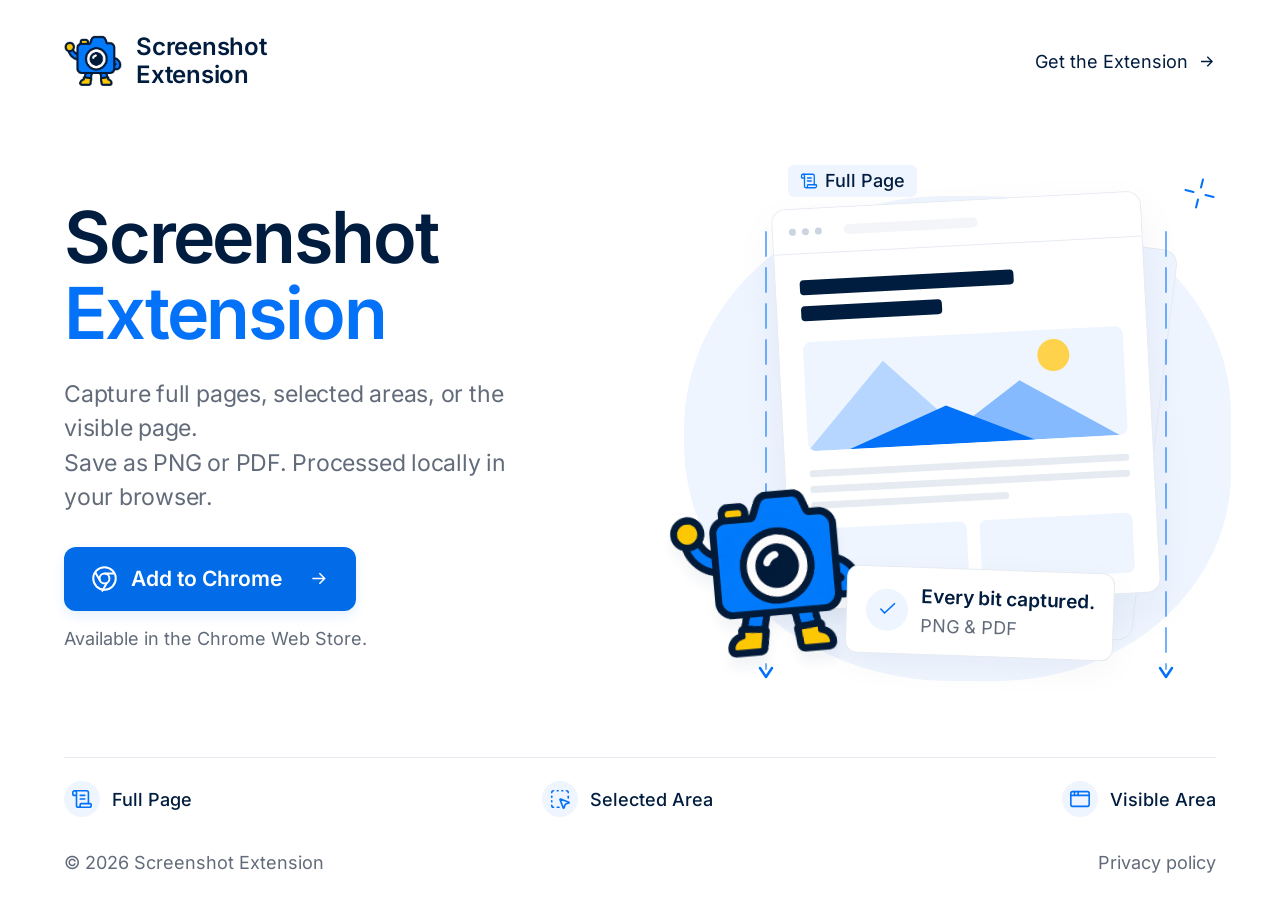
==== index.html @ 322a780e "Align landing page with Actual three capture modes" ====
<!doctype html>
<html lang="en">
<head>
  <meta charset="utf-8">
  <meta name="viewport" content="width=device-width, initial-scale=1">
  <meta name="theme-color" content="#ffffff">
  <title>Screenshot Extension — Three ways to capture.</title>
  <meta name="description" content="Capture a full page, a selected area, or the visible page. Save as PNG or PDF with Screenshot Extension for Chrome. Processed locally in your browser.">
  <link rel="canonical" href="https://screenshot-extension.com/">
  <meta property="og:title" content="Screenshot Extension — Three ways to capture.">
  <meta property="og:description" content="Full Page, Selected Area, Visible Area. Save as PNG or PDF. Processed locally in your browser.">
  <meta property="og:type" content="website">
  <meta property="og:url" content="https://screenshot-extension.com/">
  <link rel="icon" type="image/png" href="[data-uri]">
  <style>
    @font-face{font-family:Inter;src:url([data-uri]) format('woff2');font-weight:400;font-style:normal;font-display:swap}
    @font-face{font-family:Inter;src:url([data-uri]) format('woff2');font-weight:600;font-style:normal;font-display:swap}
    @font-face{font-family:Inter;src:url([data-uri]) format('woff2');font-weight:500;font-style:normal;font-display:swap}
    :root{color-scheme:light;--ink:#001c3e;--blue:#0372f9;--button:#026be8;--muted:#626b79;--tint:#eef5ff;--line:#e6ebf2;--ease:cubic-bezier(.23,1,.32,1)}
    *{box-sizing:border-box}
    body{margin:0;background:#fff;color:var(--ink);font:400 18px/1.5 Inter,system-ui,sans-serif;font-synthesis:none}
    a{color:inherit;text-decoration:none}
    a:focus-visible{outline:3px solid var(--blue);outline-offset:6px;border-radius:6px}
    .skip{position:fixed;left:20px;top:16px;z-index:10;padding:12px 20px;background:white;transform:translateY(-180%)}
    .skip:focus{transform:translateY(0)}
    .page{max-width:1600px;min-height:100svh;margin:auto;padding:32px 64px 24px;display:flex;flex-direction:column}
    .header{display:flex;align-items:center;justify-content:space-between;gap:24px;min-height:58px}
    .brand{display:flex;gap:14px;align-items:center;font-size:24px;font-weight:600;letter-spacing:-.01em;line-height:1.15}
    .brand-mascot{width:58px;height:52px;object-fit:contain}
    .brand-name span{display:block}
    .header-link{display:flex;align-items:center;gap:9px;font-size:18px;transition:color .18s}
    .header-link:hover,.footer a:hover{color:var(--blue)}
    svg{display:block;flex:none}
    .hero{display:grid;grid-template-columns:1.08fr 1fr;align-items:center;gap:20px;flex:1;padding:38px 0 34px}
    .copy{position:relative;z-index:1;animation:arrive .65s var(--ease) both}
    h1{font-weight:600;font-size:clamp(52px,5.6vw,84px);line-height:1.06;letter-spacing:-.03em;margin:0}
    h1 span{display:block;color:var(--blue)}
    .description{max-width:490px;font-size:23px;line-height:1.5;margin:26px 0 32px;color:var(--muted);letter-spacing:-.01em}
    .install{display:inline-flex;align-items:center;justify-content:center;gap:13px;min-height:64px;padding:16px 27px;border-radius:12px;background:var(--button);color:white;font-size:21px;font-weight:600;box-shadow:0 5px 12px #0372f91a;transition:background .18s,transform .18s,box-shadow .18s}
    .install:hover{background:#0263da;transform:translateY(-2px);box-shadow:0 9px 22px #0372f927}
    .install:active{transform:translateY(0);background:#0257c0;color:#fff}
    .install .arrow{margin-left:13px;transition:transform .18s}
    .install:hover .arrow{transform:translateX(3px)}
    .install-note{margin:14px 0 0;font-size:18px;color:var(--muted)}
    .art{position:relative;min-width:0;height:510px;isolation:isolate;animation:arrive .85s .1s var(--ease) both}
    .wash{position:absolute;inset:25px -15px 0 12px;background:var(--tint);border-radius:48% 45% 43% 49%;z-index:-2}
    .paper-shadow{position:absolute;top:58px;left:27%;width:62%;height:394px;border:1px solid var(--line);border-radius:15px;background:var(--tint);transform:rotate(7deg);z-index:-1}
    .browser{position:absolute;top:29px;left:20%;width:68%;height:402px;background:white;border:1px solid var(--line);border-radius:14px;box-shadow:0 18px 45px #0029590d;transform:rotate(-3deg);overflow:hidden}
    .browser-bar{height:45px;display:flex;align-items:center;gap:6px;padding:0 16px;border-bottom:1px solid var(--line);background:#fff}
    .dot{width:7px;height:7px;border-radius:50%;background:#cbd5e2}
    .address{height:10px;width:40%;background:#f3f5f8;border-radius:10px;margin-left:16px}
    .browser-content{padding:23px 24px;position:relative}
    .mock-heading{width:67%;height:15px;border-radius:4px;background:var(--ink);margin:3px 0 11px}
    .mock-heading.short{width:44%;height:15px;margin-bottom:21px}
    .mock-photo{height:109px;background:var(--tint);border-radius:8px;overflow:hidden;position:relative}
    .mock-photo svg{width:100%;height:100%}
    .mock-lines{display:grid;gap:9px;margin-top:19px}
    .mock-lines i{display:block;height:7px;background:var(--line);border-radius:3px}
    .mock-lines i:last-child{width:62%}
    .mock-bottom{display:grid;grid-template-columns:1fr 1fr;gap:13px;margin-top:20px}
    .mock-bottom i{height:60px;border-radius:7px;background:var(--tint)}
    .capture-flow{position:absolute;top:11px;bottom:0;left:calc(20% - 15px);width:calc(68% + 30px);color:var(--blue);pointer-events:none}
    .capture-direction{position:absolute;top:50px;bottom:0;width:18px}
    .capture-direction--left{left:-9px}.capture-direction--right{right:-9px}
    .capture-stem{position:absolute;inset:0 0 12px;width:18px;height:calc(100% - 12px);overflow:visible;opacity:.55}
    .capture-tip{position:absolute;bottom:0;width:18px;height:18px}
    .capture-label{position:absolute;top:-17px;left:22px;display:flex;align-items:center;gap:7px;background:var(--tint);color:var(--ink);padding:3px 12px;font-size:18px;font-weight:500;line-height:1.45;border-radius:6px;white-space:nowrap}
    .capture-label svg{color:var(--blue)}
    .mascot{position:absolute;left:0;bottom:18px;width:190px;height:auto;filter:drop-shadow(0 12px 5px #001c3e0b);transform:rotate(-5deg)}
    .result{position:absolute;bottom:13px;left:32%;min-width:240px;display:flex;align-items:center;gap:13px;padding:15px 19px;border:1px solid var(--line);border-radius:12px;background:#fff;box-shadow:0 10px 35px #001c3e0a;transform:rotate(2deg)}
    .result-icon{display:grid;place-items:center;width:42px;height:42px;background:var(--tint);border-radius:50%;color:var(--blue)}
    .result-title{font-size:19px;font-weight:600;letter-spacing:-.01em;white-space:nowrap}
    .result-formats{font-size:18px;color:var(--muted)}
    .spark{position:absolute;color:var(--blue);right:0;top:6px;transform:rotate(14deg)}
    .features{display:flex;align-items:center;justify-content:space-between;gap:30px;margin:0;list-style:none;border-top:1px solid var(--line);padding:23px 0;font-size:18px}
    .feature{display:flex;align-items:center;gap:12px;font-weight:500}
    .feature-icon{display:grid;place-items:center;flex:none;width:36px;height:36px;border-radius:50%;background:var(--tint)}
    .feature svg{color:var(--blue);width:22px;height:22px}
    .footer{display:flex;align-items:center;justify-content:space-between;gap:20px;font-size:18px;color:var(--muted);padding-top:9px}
    .footer p{margin:0}
    .footer a{transition:color .18s}
    @keyframes arrive{from{opacity:0;transform:translateY(14px)}to{opacity:1;transform:translateY(0)}}
    @media(min-width:1000px) and (max-height:800px){.page{padding-top:24px;padding-bottom:20px}.hero{padding:25px 0}.art{height:440px}.browser{height:342px}.paper-shadow{height:334px}.description{margin:22px 0 25px}h1{font-size:clamp(52px,5.3vw,75px)}}
    @media(min-width:1000px) and (max-height:700px){.art{height:400px}.browser{height:310px}.paper-shadow{height:300px}.result{bottom:0}.mascot{width:160px}.hero{padding:20px 0}.features{padding:16px 0}}
    @media(max-width:1100px){.page{padding-left:36px;padding-right:36px}.hero{gap:4px}.art{height:460px}.browser{height:370px;left:17%;width:74%}.capture-flow{left:calc(17% - 15px);width:calc(74% + 30px);}.paper-shadow{height:360px}.result{left:27%;min-width:220px}.mascot{width:165px}.description{font-size:22px}}
    @media(max-width:800px){
      .page{padding:22px 28px 20px}.header{min-height:48px}.brand{font-size:21px;gap:11px}.brand-mascot{width:48px;height:43px}.header-link{font-size:18px}.header-link svg{display:none}
      .hero{grid-template-columns:1fr;padding:30px 0 20px;gap:25px;align-content:center}.copy{text-align:center}h1{font-size:60px;line-height:1.06}.description{margin:20px auto 24px;max-width:490px;font-size:22px}.install-note{margin-top:12px}.art{width:440px;height:330px;margin:0 auto;max-width:100%}.wash{inset:12px -8px 0}.browser{top:21px;left:25%;width:59%;height:260px}.browser-bar{height:30px}.browser-content{padding:16px}.mock-heading{height:10px;margin-bottom:8px}.mock-heading.short{height:10px;margin-bottom:14px}.mock-photo{height:78px}.mock-lines{gap:6px;margin-top:13px}.mock-lines i{height:5px}.mock-bottom{margin-top:12px;gap:9px}.mock-bottom i{height:40px}.capture-flow{top:7px;left:calc(25% - 12px);width:calc(59% + 24px);}.paper-shadow{top:40px;left:32%;width:55%;height:250px}.capture-label{font-size:18px;left:13px}.result{bottom:0;left:34%;min-width:210px;padding:10px 15px;gap:10px}.mascot{left:4%;width:130px;bottom:8px}.spark{right:3%;width:24px}.features{justify-content:center;flex-wrap:wrap;gap:14px 24px;padding:20px 0}.feature:last-child{margin-left:0}.footer{padding-top:4px}
    }
    @media(max-width:480px){
      .page{padding:18px 22px 17px}.header{gap:12px}.brand{font-size:18px;letter-spacing:-.01em;gap:9px}.brand-mascot{width:41px;height:38px}.header-link{font-size:18px}.hero{padding:23px 0 18px;gap:20px}h1{font-size:clamp(42px,11.6vw,54px)}.description{font-size:20px;line-height:1.45;margin:17px auto 20px;max-width:340px}.install{min-height:58px;padding:13px 21px;font-size:20px}.install-note{font-size:18px;margin-top:10px}.art{height:235px;width:326px}.browser{top:18px;left:27%;width:60%;height:190px}.browser-bar{height:26px;padding:0 10px}.browser-content{padding:12px}.mock-heading{height:8px;margin-top:0;margin-bottom:6px}.mock-heading.short{height:8px;margin-bottom:10px}.mock-photo{height:52px}.mock-lines{margin-top:10px;gap:5px}.mock-lines i{height:4px}.mock-bottom{margin-top:10px}.mock-bottom i{height:30px}.capture-flow{top:4px;left:calc(27% - 10px);width:calc(60% + 20px);}.capture-label{padding:2px 9px;left:8px;font-size:18px}.paper-shadow{top:31px;left:34%;width:56%;height:180px}.mascot{width:110px;left:0;bottom:0}.result{left:auto;right:0;bottom:-3px;min-width:0;padding:8px 12px;gap:8px;transform:rotate(2deg)}.result-title{font-size:18px}.result-formats{font-size:18px}.result-icon{width:30px;height:30px}.result-icon svg{width:18px;height:18px}.spark{right:-2px;top:-3px;width:20px}.features{display:grid;grid-template-columns:repeat(3,minmax(0,1fr));gap:12px;padding:18px 0}.feature{flex-direction:column;gap:8px;text-align:center;align-self:start}.feature-name{line-height:1.3}.footer{font-size:18px;border-top:1px solid var(--line);padding-top:16px;gap:12px}.footer .copyright-name{display:none}
    }
    @media(max-width:480px) and (max-height:760px){.page{padding-top:14px;padding-bottom:12px}.hero{padding-top:16px;padding-bottom:12px;gap:16px}.art{height:210px}.browser{height:174px}.paper-shadow{height:169px}.description{margin:13px auto 16px}.footer{padding-top:12px}}
    .art .mascot,.art .result{bottom:24px}
    @media(prefers-reduced-motion:reduce){*,*:before,*:after{animation:none!important;transition:none!important}}
  </style>
</head>
<body>
  <svg width="0" height="0" aria-hidden="true" focusable="false" style="position:absolute"><defs><image id="brand-mascot-image" width="1337" height="1177" href="[data-uri]"/></defs></svg>
  <a class="skip" href="#main">Skip to content</a>
  <div class="page">
    <header class="header">
      <div class="brand"><svg class="brand-mascot" width="58" height="52" viewBox="0 0 1337 1177" aria-hidden="true" focusable="false"><use href="#brand-mascot-image"/></svg><div class="brand-name">Screenshot<span>Extension</span></div></div>
      <a class="header-link" href="https://chromewebstore.google.com/detail/screenshot-extension/mfinafjkbligcjbccappofiadgelfnbb">Get the Extension <svg width="19" height="19" viewBox="0 0 24 24" fill="none" stroke="currentColor" stroke-width="1.75" aria-hidden="true"><path d="M5 12h14M13 6l6 6-6 6"/></svg></a>
    </header>
    <main class="hero" id="main">
      <div class="copy">
        <h1>Screenshot <span>Extension</span></h1>
        <p class="description">Capture full pages, selected areas, or the visible page.<br>Save as PNG or PDF. Processed locally in your browser.</p>
        <a class="install" href="https://chromewebstore.google.com/detail/screenshot-extension/mfinafjkbligcjbccappofiadgelfnbb">
          <svg width="27" height="27" viewBox="0 0 24 24" aria-hidden="true"><circle cx="12" cy="12" r="10" fill="none" stroke="currentColor" stroke-width="1.75"/><circle cx="12" cy="12" r="4.4" fill="none" stroke="currentColor" stroke-width="1.75"/><path d="M12 7.6h9M8.2 14.2l-4.5-7.8M14.2 15.8l-4.5 7.8" fill="none" stroke="currentColor" stroke-width="1.75"/></svg>
          Add to Chrome
          <svg class="arrow" width="21" height="21" viewBox="0 0 24 24" fill="none" stroke="currentColor" stroke-width="1.75" aria-hidden="true"><path d="M5 12h14m-6-6 6 6-6 6"/></svg>
        </a>
        <p class="install-note">Available in the Chrome Web Store.</p>
      </div>
      <div class="art" role="img" aria-label="Illustration: a whole webpage captured from top to bottom and saved as PNG or PDF, with the cheerful Screenshot Extension camera mascot waving hello.">
        <div class="wash"></div><div class="paper-shadow"></div>
        <div class="browser" aria-hidden="true">
          <div class="browser-bar"><i class="dot"></i><i class="dot"></i><i class="dot"></i><i class="address"></i></div>
          <div class="browser-content"><div class="mock-heading"></div><div class="mock-heading short"></div><div class="mock-photo"><svg viewBox="0 0 300 110" fill="none" preserveAspectRatio="xMidYMid slice"><circle cx="234" cy="28" r="15" fill="#ffd24c"/><path d="M-15 122 74 25l98 97" fill="#b7d6ff"/><path d="m97 122 104-72 117 72" fill="#86baff"/><path d="m-22 130 153-60 136 60" fill="#0372f9"/></svg></div><div class="mock-lines"><i></i><i></i><i></i></div><div class="mock-bottom"><i></i><i></i></div></div>
        </div>
        <div class="capture-flow" aria-hidden="true"><span class="capture-direction capture-direction--left"><svg class="capture-stem" aria-hidden="true"><line x1="9" y1="0" x2="9" y2="100%" stroke="currentColor" stroke-width="2" stroke-dasharray="24 12" stroke-linecap="round"/></svg><svg class="capture-tip" viewBox="0 0 18 18" fill="none" aria-hidden="true"><path d="m3 5 6 9 6-9" stroke="currentColor" stroke-width="2.5" stroke-linecap="round" stroke-linejoin="round"/></svg></span><span class="capture-direction capture-direction--right"><svg class="capture-stem" aria-hidden="true"><line x1="9" y1="0" x2="9" y2="100%" stroke="currentColor" stroke-width="2" stroke-dasharray="24 12" stroke-linecap="round"/></svg><svg class="capture-tip" viewBox="0 0 18 18" fill="none" aria-hidden="true"><path d="m3 5 6 9 6-9" stroke="currentColor" stroke-width="2.5" stroke-linecap="round" stroke-linejoin="round"/></svg></span><span class="capture-label"><svg width="18" height="18" aria-hidden="true" viewBox="0 0 24 24" fill="none" stroke="currentColor" stroke-width="1.75" stroke-linecap="round" stroke-linejoin="round"><path d="M15 12h-5"/><path d="M15 8h-5"/><path d="M19 17V5a2 2 0 0 0-2-2H4"/><path d="M8 21h12a2 2 0 0 0 2-2v-1a1 1 0 0 0-1-1H11a1 1 0 0 0-1 1v1a2 2 0 1 1-4 0V5a2 2 0 1 0-4 0v2a1 1 0 0 0 1 1h3"/></svg>Full Page</span></div>
        <svg class="mascot" width="190" height="167" viewBox="0 0 1337 1177" aria-hidden="true" focusable="false"><use href="#brand-mascot-image"/></svg>
        <div class="result" aria-hidden="true"><span class="result-icon"><svg width="23" height="23" viewBox="0 0 24 24" fill="none" stroke="currentColor" stroke-width="1.75" stroke-linecap="round" stroke-linejoin="round"><path d="m5 12 4 4L19 6"/></svg></span><div><div class="result-title">Every bit captured.</div><div class="result-formats">PNG &amp; PDF</div></div></div>
        <svg class="spark" width="33" height="33" viewBox="0 0 32 32" fill="none" stroke="currentColor" stroke-width="2" stroke-linecap="round" aria-hidden="true"><path d="M16 2v8m0 12v8M2 16h8m12 0h8"/></svg>
      </div>
    </main>
    <ul class="features" aria-label="Capture modes">
      <li class="feature"><span class="feature-icon"><svg aria-hidden="true" viewBox="0 0 24 24" fill="none" stroke="currentColor" stroke-width="1.75" stroke-linecap="round" stroke-linejoin="round"><path d="M15 12h-5"/><path d="M15 8h-5"/><path d="M19 17V5a2 2 0 0 0-2-2H4"/><path d="M8 21h12a2 2 0 0 0 2-2v-1a1 1 0 0 0-1-1H11a1 1 0 0 0-1 1v1a2 2 0 1 1-4 0V5a2 2 0 1 0-4 0v2a1 1 0 0 0 1 1h3"/></svg></span><span class="feature-name">Full Page</span></li>
      <li class="feature"><span class="feature-icon"><svg aria-hidden="true" viewBox="0 0 24 24" fill="none" stroke="currentColor" stroke-width="1.75" stroke-linecap="round" stroke-linejoin="round"><path d="M12.034 12.681a.498.498 0 0 1 .647-.647l9 3.5a.5.5 0 0 1-.033.943l-3.444 1.068a1 1 0 0 0-.66.66l-1.067 3.443a.5.5 0 0 1-.943.033z"/><path d="M5 3a2 2 0 0 0-2 2"/><path d="M19 3a2 2 0 0 1 2 2"/><path d="M5 21a2 2 0 0 1-2-2"/><path d="M9 3h1"/><path d="M9 21h2"/><path d="M14 3h1"/><path d="M3 9v1"/><path d="M21 9v2"/><path d="M3 14v1"/></svg></span><span class="feature-name">Selected Area</span></li>
      <li class="feature"><span class="feature-icon"><svg aria-hidden="true" viewBox="0 0 24 24" fill="none" stroke="currentColor" stroke-width="1.75" stroke-linecap="round" stroke-linejoin="round"><rect x="2" y="4" width="20" height="16" rx="2"/><path d="M10 4v4"/><path d="M2 8h20"/><path d="M6 4v4"/></svg></span><span class="feature-name">Visible Area</span></li>
    </ul>
    <footer class="footer"><p>© 2026<span class="copyright-name"> Screenshot Extension</span></p><a href="https://docs.google.com/document/d/12ZPI70nYLy4aZmzYW1HsvxjCSKGSAmCVZi3djmWOvZE/edit?usp=sharing">Privacy policy</a></footer>
  </div>
</body>
</html>
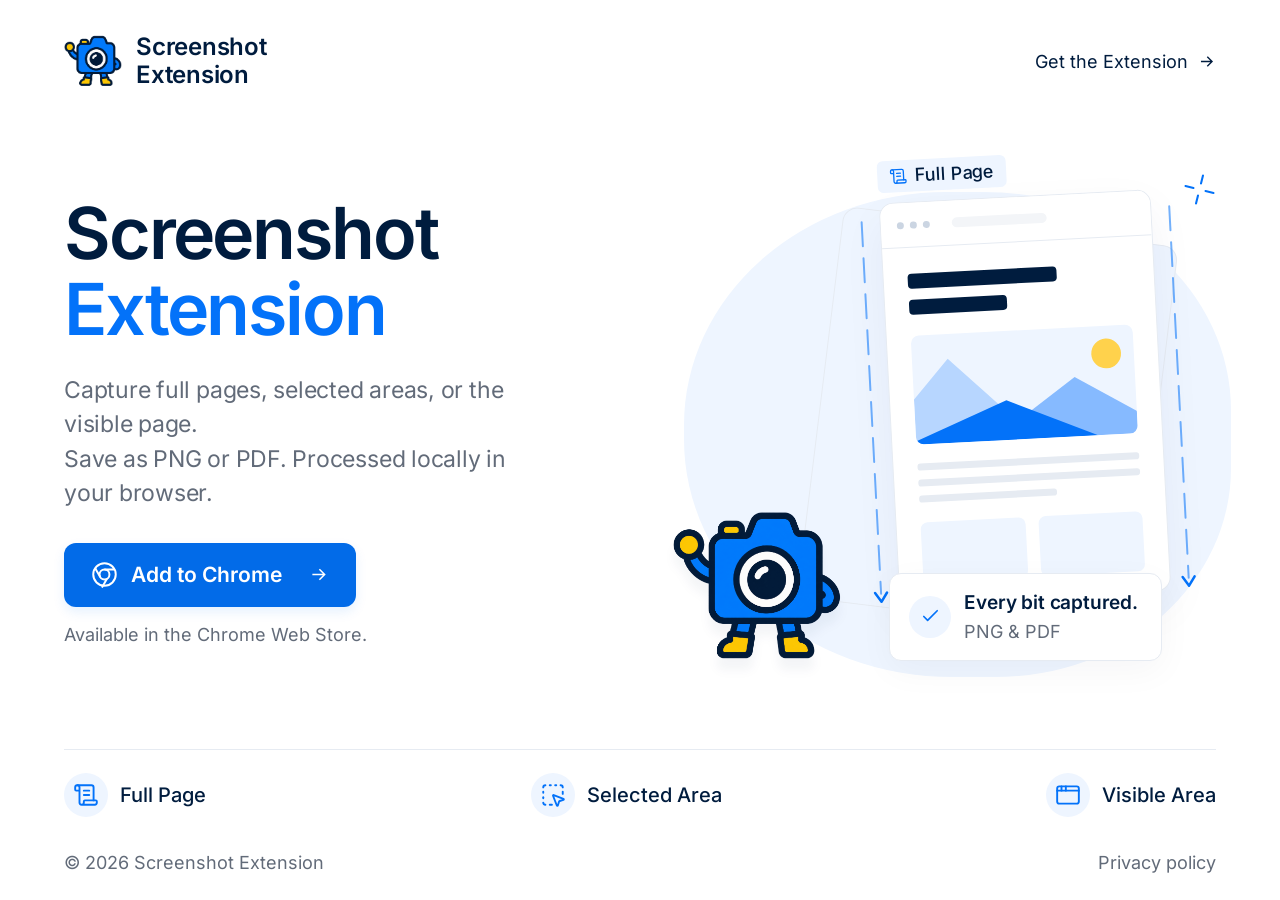
==== commit 6cfd2926: "Fix illustration overlaps and enlarge capture mode labels" ====
--- a/index.html
+++ b/index.html
@@ -42,10 +42,10 @@
     .install .arrow{margin-left:13px;transition:transform .18s}
     .install:hover .arrow{transform:translateX(3px)}
     .install-note{margin:14px 0 0;font-size:18px;color:var(--muted)}
-    .art{position:relative;min-width:0;height:510px;isolation:isolate;animation:arrive .85s .1s var(--ease) both}
+    .art{--page-top:29px;--page-left:40%;--page-width:50%;--page-height:402px;--page-angle:-3deg;position:relative;min-width:0;height:510px;isolation:isolate;animation:arrive .85s .1s var(--ease) both}
     .wash{position:absolute;inset:25px -15px 0 12px;background:var(--tint);border-radius:48% 45% 43% 49%;z-index:-2}
     .paper-shadow{position:absolute;top:58px;left:27%;width:62%;height:394px;border:1px solid var(--line);border-radius:15px;background:var(--tint);transform:rotate(7deg);z-index:-1}
-    .browser{position:absolute;top:29px;left:20%;width:68%;height:402px;background:white;border:1px solid var(--line);border-radius:14px;box-shadow:0 18px 45px #0029590d;transform:rotate(-3deg);overflow:hidden}
+    .browser{position:absolute;top:var(--page-top);left:var(--page-left);width:var(--page-width);height:var(--page-height);background:white;border:1px solid var(--line);border-radius:14px;box-shadow:0 18px 45px #0029590d;transform:rotate(var(--page-angle));overflow:hidden}
     .browser-bar{height:45px;display:flex;align-items:center;gap:6px;padding:0 16px;border-bottom:1px solid var(--line);background:#fff}
     .dot{width:7px;height:7px;border-radius:50%;background:#cbd5e2}
     .address{height:10px;width:40%;background:#f3f5f8;border-radius:10px;margin-left:16px}
@@ -59,39 +59,39 @@
     .mock-lines i:last-child{width:62%}
     .mock-bottom{display:grid;grid-template-columns:1fr 1fr;gap:13px;margin-top:20px}
     .mock-bottom i{height:60px;border-radius:7px;background:var(--tint)}
-    .capture-flow{position:absolute;top:11px;bottom:0;left:calc(20% - 15px);width:calc(68% + 30px);color:var(--blue);pointer-events:none}
-    .capture-direction{position:absolute;top:50px;bottom:0;width:18px}
-    .capture-direction--left{left:-9px}.capture-direction--right{right:-9px}
+    .capture-flow{position:absolute;top:var(--page-top);left:var(--page-left);width:var(--page-width);height:var(--page-height);transform:rotate(var(--page-angle));color:var(--blue);pointer-events:none}
+    .capture-direction{position:absolute;top:18px;bottom:0;width:18px}
+    .capture-direction--left{left:-27px}.capture-direction--right{right:-27px}
     .capture-stem{position:absolute;inset:0 0 12px;width:18px;height:calc(100% - 12px);overflow:visible;opacity:.55}
     .capture-tip{position:absolute;bottom:0;width:18px;height:18px}
-    .capture-label{position:absolute;top:-17px;left:22px;display:flex;align-items:center;gap:7px;background:var(--tint);color:var(--ink);padding:3px 12px;font-size:18px;font-weight:500;line-height:1.45;border-radius:6px;white-space:nowrap}
+    .capture-label{position:absolute;top:-42px;left:0;display:flex;align-items:center;gap:7px;background:var(--tint);color:var(--ink);padding:3px 12px;font-size:18px;font-weight:500;line-height:1.45;border-radius:6px;white-space:nowrap}
     .capture-label svg{color:var(--blue)}
-    .mascot{position:absolute;left:0;bottom:18px;width:190px;height:auto;filter:drop-shadow(0 12px 5px #001c3e0b);transform:rotate(-5deg)}
-    .result{position:absolute;bottom:13px;left:32%;min-width:240px;display:flex;align-items:center;gap:13px;padding:15px 19px;border:1px solid var(--line);border-radius:12px;background:#fff;box-shadow:0 10px 35px #001c3e0a;transform:rotate(2deg)}
+    .mascot{position:absolute;left:0;bottom:18px;width:170px;height:auto;filter:drop-shadow(0 12px 5px #001c3e0b);transform:none}
+    .result{position:absolute;bottom:13px;right:calc(100% - var(--page-left) - var(--page-width));width:var(--page-width);min-width:0;display:flex;align-items:center;gap:13px;padding:15px 19px;border:1px solid var(--line);border-radius:12px;background:#fff;box-shadow:0 10px 35px #001c3e0a;transform:none}
     .result-icon{display:grid;place-items:center;width:42px;height:42px;background:var(--tint);border-radius:50%;color:var(--blue)}
-    .result-title{font-size:19px;font-weight:600;letter-spacing:-.01em;white-space:nowrap}
+    .result-title{font-size:19px;font-weight:600;letter-spacing:-.01em}
     .result-formats{font-size:18px;color:var(--muted)}
     .spark{position:absolute;color:var(--blue);right:0;top:6px;transform:rotate(14deg)}
-    .features{display:flex;align-items:center;justify-content:space-between;gap:30px;margin:0;list-style:none;border-top:1px solid var(--line);padding:23px 0;font-size:18px}
+    .features{display:flex;align-items:center;justify-content:space-between;gap:30px;margin:0;list-style:none;border-top:1px solid var(--line);padding:23px 0;font-size:20px}
     .feature{display:flex;align-items:center;gap:12px;font-weight:500}
-    .feature-icon{display:grid;place-items:center;flex:none;width:36px;height:36px;border-radius:50%;background:var(--tint)}
-    .feature svg{color:var(--blue);width:22px;height:22px}
+    .feature-icon{display:grid;place-items:center;flex:none;width:44px;height:44px;border-radius:50%;background:var(--tint)}
+    .feature svg{color:var(--blue);width:26px;height:26px}
     .footer{display:flex;align-items:center;justify-content:space-between;gap:20px;font-size:18px;color:var(--muted);padding-top:9px}
     .footer p{margin:0}
     .footer a{transition:color .18s}
     @keyframes arrive{from{opacity:0;transform:translateY(14px)}to{opacity:1;transform:translateY(0)}}
-    @media(min-width:1000px) and (max-height:800px){.page{padding-top:24px;padding-bottom:20px}.hero{padding:25px 0}.art{height:440px}.browser{height:342px}.paper-shadow{height:334px}.description{margin:22px 0 25px}h1{font-size:clamp(52px,5.3vw,75px)}}
-    @media(min-width:1000px) and (max-height:700px){.art{height:400px}.browser{height:310px}.paper-shadow{height:300px}.result{bottom:0}.mascot{width:160px}.hero{padding:20px 0}.features{padding:16px 0}}
-    @media(max-width:1100px){.page{padding-left:36px;padding-right:36px}.hero{gap:4px}.art{height:460px}.browser{height:370px;left:17%;width:74%}.capture-flow{left:calc(17% - 15px);width:calc(74% + 30px);}.paper-shadow{height:360px}.result{left:27%;min-width:220px}.mascot{width:165px}.description{font-size:22px}}
+    @media(min-width:1000px) and (max-height:800px){.page{padding-top:24px;padding-bottom:20px}.hero{padding:25px 0}.art{height:440px;--page-height:342px}.paper-shadow{height:334px}.description{margin:22px 0 25px}h1{font-size:clamp(52px,5.3vw,75px)}}
+    @media(min-width:1000px) and (max-height:700px){.art{height:400px;--page-height:310px}.paper-shadow{height:300px}.result{bottom:0}.mascot{width:160px}.hero{padding:20px 0}.features{padding:16px 0}}
+    @media(max-width:1100px){.page{padding-left:36px;padding-right:36px}.hero{gap:4px}.art{height:460px;--page-height:370px}.paper-shadow{height:360px}.result{max-width:240px;padding:12px;gap:10px}.result-title{white-space:normal}.mascot{width:145px}.description{font-size:22px}}
     @media(max-width:800px){
       .page{padding:22px 28px 20px}.header{min-height:48px}.brand{font-size:21px;gap:11px}.brand-mascot{width:48px;height:43px}.header-link{font-size:18px}.header-link svg{display:none}
-      .hero{grid-template-columns:1fr;padding:30px 0 20px;gap:25px;align-content:center}.copy{text-align:center}h1{font-size:60px;line-height:1.06}.description{margin:20px auto 24px;max-width:490px;font-size:22px}.install-note{margin-top:12px}.art{width:440px;height:330px;margin:0 auto;max-width:100%}.wash{inset:12px -8px 0}.browser{top:21px;left:25%;width:59%;height:260px}.browser-bar{height:30px}.browser-content{padding:16px}.mock-heading{height:10px;margin-bottom:8px}.mock-heading.short{height:10px;margin-bottom:14px}.mock-photo{height:78px}.mock-lines{gap:6px;margin-top:13px}.mock-lines i{height:5px}.mock-bottom{margin-top:12px;gap:9px}.mock-bottom i{height:40px}.capture-flow{top:7px;left:calc(25% - 12px);width:calc(59% + 24px);}.paper-shadow{top:40px;left:32%;width:55%;height:250px}.capture-label{font-size:18px;left:13px}.result{bottom:0;left:34%;min-width:210px;padding:10px 15px;gap:10px}.mascot{left:4%;width:130px;bottom:8px}.spark{right:3%;width:24px}.features{justify-content:center;flex-wrap:wrap;gap:14px 24px;padding:20px 0}.feature:last-child{margin-left:0}.footer{padding-top:4px}
+      .hero{grid-template-columns:1fr;padding:30px 0 20px;gap:25px;align-content:center}.copy{text-align:center}h1{font-size:60px;line-height:1.06}.description{margin:20px auto 24px;max-width:490px;font-size:22px}.install-note{margin-top:12px}.art{width:440px;height:350px;--page-top:24px;--page-left:38%;--page-width:52%;--page-height:230px;margin:0 auto;max-width:100%}.wash{inset:12px -8px 0}.browser-bar{height:30px}.browser-content{padding:16px}.mock-heading{height:10px;margin-bottom:8px}.mock-heading.short{height:10px;margin-bottom:14px}.mock-photo{height:78px}.mock-lines{gap:6px;margin-top:13px}.mock-lines i{height:5px}.mock-bottom{margin-top:12px;gap:9px}.mock-bottom i{height:40px}.paper-shadow{top:40px;left:32%;width:55%;height:250px}.capture-label{font-size:18px;top:-38px}.result{bottom:0;right:0;max-width:240px;padding:10px 15px;gap:10px}.mascot{left:0;width:130px;bottom:0}.spark{right:3%;width:24px}.features{justify-content:center;flex-wrap:wrap;gap:14px 24px;padding:20px 0}.feature:last-child{margin-left:0}.footer{padding-top:4px}
     }
     @media(max-width:480px){
-      .page{padding:18px 22px 17px}.header{gap:12px}.brand{font-size:18px;letter-spacing:-.01em;gap:9px}.brand-mascot{width:41px;height:38px}.header-link{font-size:18px}.hero{padding:23px 0 18px;gap:20px}h1{font-size:clamp(42px,11.6vw,54px)}.description{font-size:20px;line-height:1.45;margin:17px auto 20px;max-width:340px}.install{min-height:58px;padding:13px 21px;font-size:20px}.install-note{font-size:18px;margin-top:10px}.art{height:235px;width:326px}.browser{top:18px;left:27%;width:60%;height:190px}.browser-bar{height:26px;padding:0 10px}.browser-content{padding:12px}.mock-heading{height:8px;margin-top:0;margin-bottom:6px}.mock-heading.short{height:8px;margin-bottom:10px}.mock-photo{height:52px}.mock-lines{margin-top:10px;gap:5px}.mock-lines i{height:4px}.mock-bottom{margin-top:10px}.mock-bottom i{height:30px}.capture-flow{top:4px;left:calc(27% - 10px);width:calc(60% + 20px);}.capture-label{padding:2px 9px;left:8px;font-size:18px}.paper-shadow{top:31px;left:34%;width:56%;height:180px}.mascot{width:110px;left:0;bottom:0}.result{left:auto;right:0;bottom:-3px;min-width:0;padding:8px 12px;gap:8px;transform:rotate(2deg)}.result-title{font-size:18px}.result-formats{font-size:18px}.result-icon{width:30px;height:30px}.result-icon svg{width:18px;height:18px}.spark{right:-2px;top:-3px;width:20px}.features{display:grid;grid-template-columns:repeat(3,minmax(0,1fr));gap:12px;padding:18px 0}.feature{flex-direction:column;gap:8px;text-align:center;align-self:start}.feature-name{line-height:1.3}.footer{font-size:18px;border-top:1px solid var(--line);padding-top:16px;gap:12px}.footer .copyright-name{display:none}
+      .page{padding:18px 22px 17px}.header{gap:12px}.brand{font-size:18px;letter-spacing:-.01em;gap:9px}.brand-mascot{width:41px;height:38px}.header-link{font-size:18px}.hero{padding:23px 0 18px;gap:20px}h1{font-size:clamp(42px,11.6vw,54px)}.description{font-size:20px;line-height:1.45;margin:17px auto 20px;max-width:340px}.install{min-height:58px;padding:13px 21px;font-size:20px}.install-note{font-size:18px;margin-top:10px}.art{height:330px;width:326px;--page-top:28px;--page-left:27%;--page-width:60%;--page-height:190px}.browser-bar{height:26px;padding:0 10px}.browser-content{padding:12px}.mock-heading{height:8px;margin-top:0;margin-bottom:6px}.mock-heading.short{height:8px;margin-bottom:10px}.mock-photo{height:52px}.mock-lines{margin-top:10px;gap:5px}.mock-lines i{height:4px}.mock-bottom{margin-top:10px}.mock-bottom i{height:30px}.capture-label{padding:2px 9px;top:-36px;font-size:18px}.paper-shadow{top:31px;left:34%;width:56%;height:180px}.mascot{width:110px;left:0;bottom:0}.result{right:0;bottom:0;width:180px;padding:10px 12px;gap:8px}.result-title{font-size:18px;line-height:1.3;white-space:normal}.result-formats{font-size:18px}.result-icon{width:30px;height:30px}.result-icon svg{width:18px;height:18px}.spark{right:-2px;top:-3px;width:20px}.features{display:grid;grid-template-columns:repeat(3,minmax(0,1fr));gap:12px;padding:18px 0}.feature{flex-direction:column;gap:8px;text-align:center;align-self:start}.feature-name{line-height:1.3}.footer{font-size:18px;border-top:1px solid var(--line);padding-top:16px;gap:12px}.footer .copyright-name{display:none}
     }
-    @media(max-width:480px) and (max-height:760px){.page{padding-top:14px;padding-bottom:12px}.hero{padding-top:16px;padding-bottom:12px;gap:16px}.art{height:210px}.browser{height:174px}.paper-shadow{height:169px}.description{margin:13px auto 16px}.footer{padding-top:12px}}
-    .art .mascot,.art .result{bottom:24px}
+    @media(max-width:480px) and (max-height:760px){.page{padding-top:14px;padding-bottom:12px}.hero{padding-top:16px;padding-bottom:12px;gap:16px}.art{height:314px;--page-height:174px}.paper-shadow{height:169px}.description{margin:13px auto 16px}.footer{padding-top:12px}}
+    @media(min-width:801px){.art .mascot,.art .result{bottom:16px}}
     @media(prefers-reduced-motion:reduce){*,*:before,*:after{animation:none!important;transition:none!important}}
   </style>
 </head>
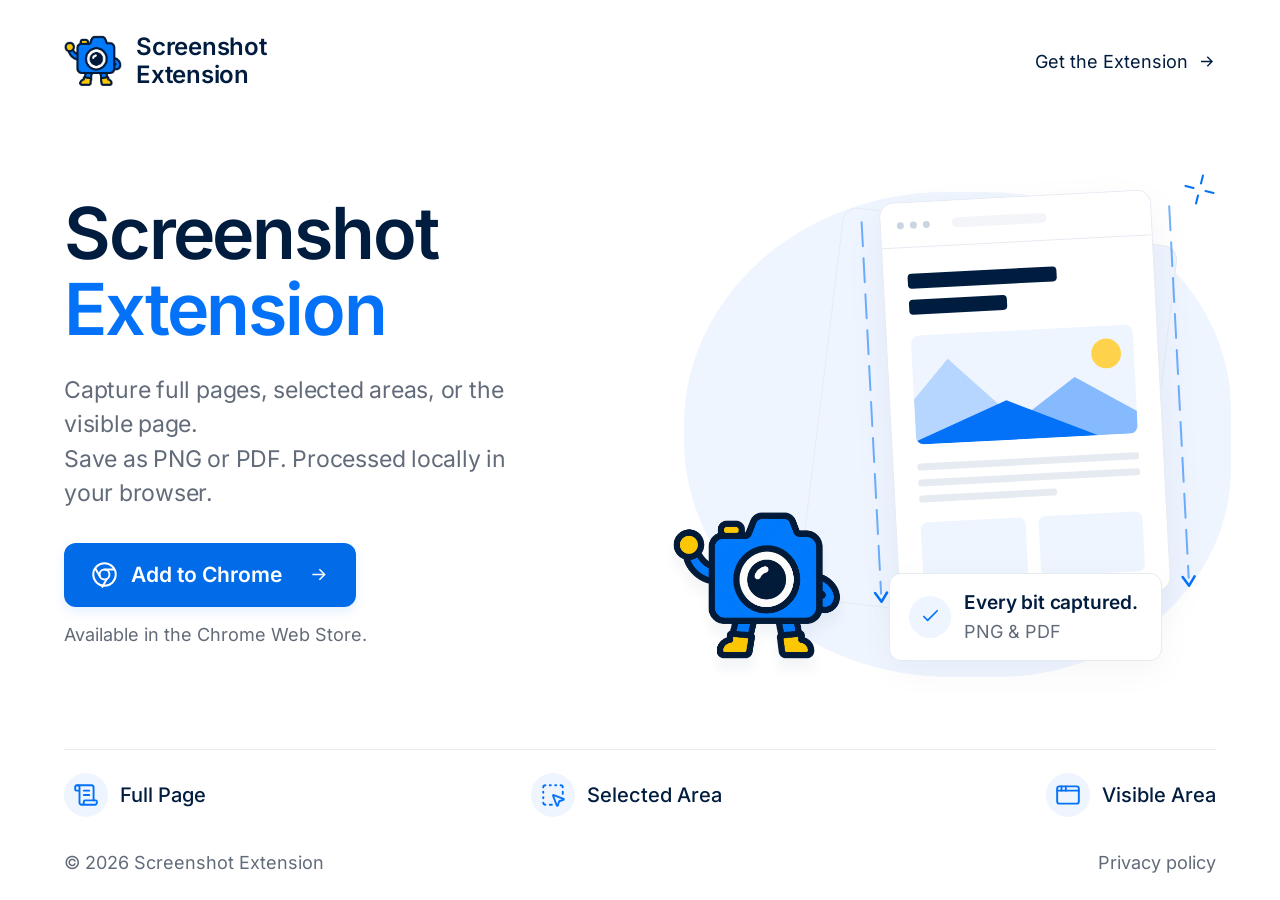
==== commit 7c9a75db: "Remove Full Page badge above illustration" ====
--- a/index.html
+++ b/index.html
@@ -64,8 +64,6 @@
     .capture-direction--left{left:-27px}.capture-direction--right{right:-27px}
     .capture-stem{position:absolute;inset:0 0 12px;width:18px;height:calc(100% - 12px);overflow:visible;opacity:.55}
     .capture-tip{position:absolute;bottom:0;width:18px;height:18px}
-    .capture-label{position:absolute;top:-42px;left:0;display:flex;align-items:center;gap:7px;background:var(--tint);color:var(--ink);padding:3px 12px;font-size:18px;font-weight:500;line-height:1.45;border-radius:6px;white-space:nowrap}
-    .capture-label svg{color:var(--blue)}
     .mascot{position:absolute;left:0;bottom:18px;width:170px;height:auto;filter:drop-shadow(0 12px 5px #001c3e0b);transform:none}
     .result{position:absolute;bottom:13px;right:calc(100% - var(--page-left) - var(--page-width));width:var(--page-width);min-width:0;display:flex;align-items:center;gap:13px;padding:15px 19px;border:1px solid var(--line);border-radius:12px;background:#fff;box-shadow:0 10px 35px #001c3e0a;transform:none}
     .result-icon{display:grid;place-items:center;width:42px;height:42px;background:var(--tint);border-radius:50%;color:var(--blue)}
@@ -85,10 +83,10 @@
     @media(max-width:1100px){.page{padding-left:36px;padding-right:36px}.hero{gap:4px}.art{height:460px;--page-height:370px}.paper-shadow{height:360px}.result{max-width:240px;padding:12px;gap:10px}.result-title{white-space:normal}.mascot{width:145px}.description{font-size:22px}}
     @media(max-width:800px){
       .page{padding:22px 28px 20px}.header{min-height:48px}.brand{font-size:21px;gap:11px}.brand-mascot{width:48px;height:43px}.header-link{font-size:18px}.header-link svg{display:none}
-      .hero{grid-template-columns:1fr;padding:30px 0 20px;gap:25px;align-content:center}.copy{text-align:center}h1{font-size:60px;line-height:1.06}.description{margin:20px auto 24px;max-width:490px;font-size:22px}.install-note{margin-top:12px}.art{width:440px;height:350px;--page-top:24px;--page-left:38%;--page-width:52%;--page-height:230px;margin:0 auto;max-width:100%}.wash{inset:12px -8px 0}.browser-bar{height:30px}.browser-content{padding:16px}.mock-heading{height:10px;margin-bottom:8px}.mock-heading.short{height:10px;margin-bottom:14px}.mock-photo{height:78px}.mock-lines{gap:6px;margin-top:13px}.mock-lines i{height:5px}.mock-bottom{margin-top:12px;gap:9px}.mock-bottom i{height:40px}.paper-shadow{top:40px;left:32%;width:55%;height:250px}.capture-label{font-size:18px;top:-38px}.result{bottom:0;right:0;max-width:240px;padding:10px 15px;gap:10px}.mascot{left:0;width:130px;bottom:0}.spark{right:3%;width:24px}.features{justify-content:center;flex-wrap:wrap;gap:14px 24px;padding:20px 0}.feature:last-child{margin-left:0}.footer{padding-top:4px}
+      .hero{grid-template-columns:1fr;padding:30px 0 20px;gap:25px;align-content:center}.copy{text-align:center}h1{font-size:60px;line-height:1.06}.description{margin:20px auto 24px;max-width:490px;font-size:22px}.install-note{margin-top:12px}.art{width:440px;height:350px;--page-top:24px;--page-left:38%;--page-width:52%;--page-height:230px;margin:0 auto;max-width:100%}.wash{inset:12px -8px 0}.browser-bar{height:30px}.browser-content{padding:16px}.mock-heading{height:10px;margin-bottom:8px}.mock-heading.short{height:10px;margin-bottom:14px}.mock-photo{height:78px}.mock-lines{gap:6px;margin-top:13px}.mock-lines i{height:5px}.mock-bottom{margin-top:12px;gap:9px}.mock-bottom i{height:40px}.paper-shadow{top:40px;left:32%;width:55%;height:250px}.result{bottom:0;right:0;max-width:240px;padding:10px 15px;gap:10px}.mascot{left:0;width:130px;bottom:0}.spark{right:3%;width:24px}.features{justify-content:center;flex-wrap:wrap;gap:14px 24px;padding:20px 0}.feature:last-child{margin-left:0}.footer{padding-top:4px}
     }
     @media(max-width:480px){
-      .page{padding:18px 22px 17px}.header{gap:12px}.brand{font-size:18px;letter-spacing:-.01em;gap:9px}.brand-mascot{width:41px;height:38px}.header-link{font-size:18px}.hero{padding:23px 0 18px;gap:20px}h1{font-size:clamp(42px,11.6vw,54px)}.description{font-size:20px;line-height:1.45;margin:17px auto 20px;max-width:340px}.install{min-height:58px;padding:13px 21px;font-size:20px}.install-note{font-size:18px;margin-top:10px}.art{height:330px;width:326px;--page-top:28px;--page-left:27%;--page-width:60%;--page-height:190px}.browser-bar{height:26px;padding:0 10px}.browser-content{padding:12px}.mock-heading{height:8px;margin-top:0;margin-bottom:6px}.mock-heading.short{height:8px;margin-bottom:10px}.mock-photo{height:52px}.mock-lines{margin-top:10px;gap:5px}.mock-lines i{height:4px}.mock-bottom{margin-top:10px}.mock-bottom i{height:30px}.capture-label{padding:2px 9px;top:-36px;font-size:18px}.paper-shadow{top:31px;left:34%;width:56%;height:180px}.mascot{width:110px;left:0;bottom:0}.result{right:0;bottom:0;width:180px;padding:10px 12px;gap:8px}.result-title{font-size:18px;line-height:1.3;white-space:normal}.result-formats{font-size:18px}.result-icon{width:30px;height:30px}.result-icon svg{width:18px;height:18px}.spark{right:-2px;top:-3px;width:20px}.features{display:grid;grid-template-columns:repeat(3,minmax(0,1fr));gap:12px;padding:18px 0}.feature{flex-direction:column;gap:8px;text-align:center;align-self:start}.feature-name{line-height:1.3}.footer{font-size:18px;border-top:1px solid var(--line);padding-top:16px;gap:12px}.footer .copyright-name{display:none}
+      .page{padding:18px 22px 17px}.header{gap:12px}.brand{font-size:18px;letter-spacing:-.01em;gap:9px}.brand-mascot{width:41px;height:38px}.header-link{font-size:18px}.hero{padding:23px 0 18px;gap:20px}h1{font-size:clamp(42px,11.6vw,54px)}.description{font-size:20px;line-height:1.45;margin:17px auto 20px;max-width:340px}.install{min-height:58px;padding:13px 21px;font-size:20px}.install-note{font-size:18px;margin-top:10px}.art{height:330px;width:326px;--page-top:28px;--page-left:27%;--page-width:60%;--page-height:190px}.browser-bar{height:26px;padding:0 10px}.browser-content{padding:12px}.mock-heading{height:8px;margin-top:0;margin-bottom:6px}.mock-heading.short{height:8px;margin-bottom:10px}.mock-photo{height:52px}.mock-lines{margin-top:10px;gap:5px}.mock-lines i{height:4px}.mock-bottom{margin-top:10px}.mock-bottom i{height:30px}.paper-shadow{top:31px;left:34%;width:56%;height:180px}.mascot{width:110px;left:0;bottom:0}.result{right:0;bottom:0;width:180px;padding:10px 12px;gap:8px}.result-title{font-size:18px;line-height:1.3;white-space:normal}.result-formats{font-size:18px}.result-icon{width:30px;height:30px}.result-icon svg{width:18px;height:18px}.spark{right:-2px;top:-3px;width:20px}.features{display:grid;grid-template-columns:repeat(3,minmax(0,1fr));gap:12px;padding:18px 0}.feature{flex-direction:column;gap:8px;text-align:center;align-self:start}.feature-name{line-height:1.3}.footer{font-size:18px;border-top:1px solid var(--line);padding-top:16px;gap:12px}.footer .copyright-name{display:none}
     }
     @media(max-width:480px) and (max-height:760px){.page{padding-top:14px;padding-bottom:12px}.hero{padding-top:16px;padding-bottom:12px;gap:16px}.art{height:314px;--page-height:174px}.paper-shadow{height:169px}.description{margin:13px auto 16px}.footer{padding-top:12px}}
     @media(min-width:801px){.art .mascot,.art .result{bottom:16px}}
@@ -120,7 +118,7 @@
           <div class="browser-bar"><i class="dot"></i><i class="dot"></i><i class="dot"></i><i class="address"></i></div>
           <div class="browser-content"><div class="mock-heading"></div><div class="mock-heading short"></div><div class="mock-photo"><svg viewBox="0 0 300 110" fill="none" preserveAspectRatio="xMidYMid slice"><circle cx="234" cy="28" r="15" fill="#ffd24c"/><path d="M-15 122 74 25l98 97" fill="#b7d6ff"/><path d="m97 122 104-72 117 72" fill="#86baff"/><path d="m-22 130 153-60 136 60" fill="#0372f9"/></svg></div><div class="mock-lines"><i></i><i></i><i></i></div><div class="mock-bottom"><i></i><i></i></div></div>
         </div>
-        <div class="capture-flow" aria-hidden="true"><span class="capture-direction capture-direction--left"><svg class="capture-stem" aria-hidden="true"><line x1="9" y1="0" x2="9" y2="100%" stroke="currentColor" stroke-width="2" stroke-dasharray="24 12" stroke-linecap="round"/></svg><svg class="capture-tip" viewBox="0 0 18 18" fill="none" aria-hidden="true"><path d="m3 5 6 9 6-9" stroke="currentColor" stroke-width="2.5" stroke-linecap="round" stroke-linejoin="round"/></svg></span><span class="capture-direction capture-direction--right"><svg class="capture-stem" aria-hidden="true"><line x1="9" y1="0" x2="9" y2="100%" stroke="currentColor" stroke-width="2" stroke-dasharray="24 12" stroke-linecap="round"/></svg><svg class="capture-tip" viewBox="0 0 18 18" fill="none" aria-hidden="true"><path d="m3 5 6 9 6-9" stroke="currentColor" stroke-width="2.5" stroke-linecap="round" stroke-linejoin="round"/></svg></span><span class="capture-label"><svg width="18" height="18" aria-hidden="true" viewBox="0 0 24 24" fill="none" stroke="currentColor" stroke-width="1.75" stroke-linecap="round" stroke-linejoin="round"><path d="M15 12h-5"/><path d="M15 8h-5"/><path d="M19 17V5a2 2 0 0 0-2-2H4"/><path d="M8 21h12a2 2 0 0 0 2-2v-1a1 1 0 0 0-1-1H11a1 1 0 0 0-1 1v1a2 2 0 1 1-4 0V5a2 2 0 1 0-4 0v2a1 1 0 0 0 1 1h3"/></svg>Full Page</span></div>
+        <div class="capture-flow" aria-hidden="true"><span class="capture-direction capture-direction--left"><svg class="capture-stem" aria-hidden="true"><line x1="9" y1="0" x2="9" y2="100%" stroke="currentColor" stroke-width="2" stroke-dasharray="24 12" stroke-linecap="round"/></svg><svg class="capture-tip" viewBox="0 0 18 18" fill="none" aria-hidden="true"><path d="m3 5 6 9 6-9" stroke="currentColor" stroke-width="2.5" stroke-linecap="round" stroke-linejoin="round"/></svg></span><span class="capture-direction capture-direction--right"><svg class="capture-stem" aria-hidden="true"><line x1="9" y1="0" x2="9" y2="100%" stroke="currentColor" stroke-width="2" stroke-dasharray="24 12" stroke-linecap="round"/></svg><svg class="capture-tip" viewBox="0 0 18 18" fill="none" aria-hidden="true"><path d="m3 5 6 9 6-9" stroke="currentColor" stroke-width="2.5" stroke-linecap="round" stroke-linejoin="round"/></svg></span></div>
         <svg class="mascot" width="190" height="167" viewBox="0 0 1337 1177" aria-hidden="true" focusable="false"><use href="#brand-mascot-image"/></svg>
         <div class="result" aria-hidden="true"><span class="result-icon"><svg width="23" height="23" viewBox="0 0 24 24" fill="none" stroke="currentColor" stroke-width="1.75" stroke-linecap="round" stroke-linejoin="round"><path d="m5 12 4 4L19 6"/></svg></span><div><div class="result-title">Every bit captured.</div><div class="result-formats">PNG &amp; PDF</div></div></div>
         <svg class="spark" width="33" height="33" viewBox="0 0 32 32" fill="none" stroke="currentColor" stroke-width="2" stroke-linecap="round" aria-hidden="true"><path d="M16 2v8m0 12v8M2 16h8m12 0h8"/></svg>
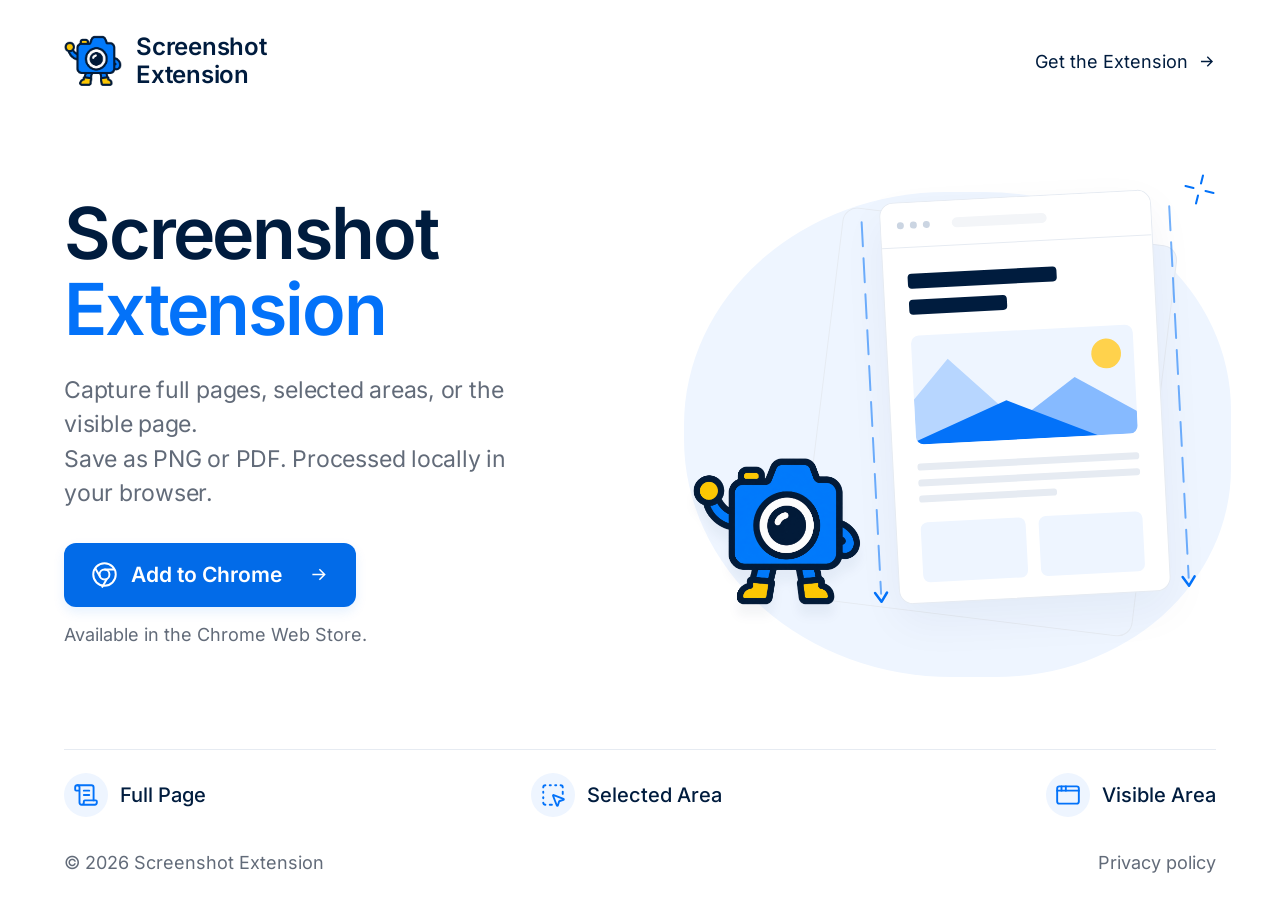
==== commit 7f7a4be2: "Simplify hero illustration and move mascot inside backdrop" ====
--- a/index.html
+++ b/index.html
@@ -64,11 +64,7 @@
     .capture-direction--left{left:-27px}.capture-direction--right{right:-27px}
     .capture-stem{position:absolute;inset:0 0 12px;width:18px;height:calc(100% - 12px);overflow:visible;opacity:.55}
     .capture-tip{position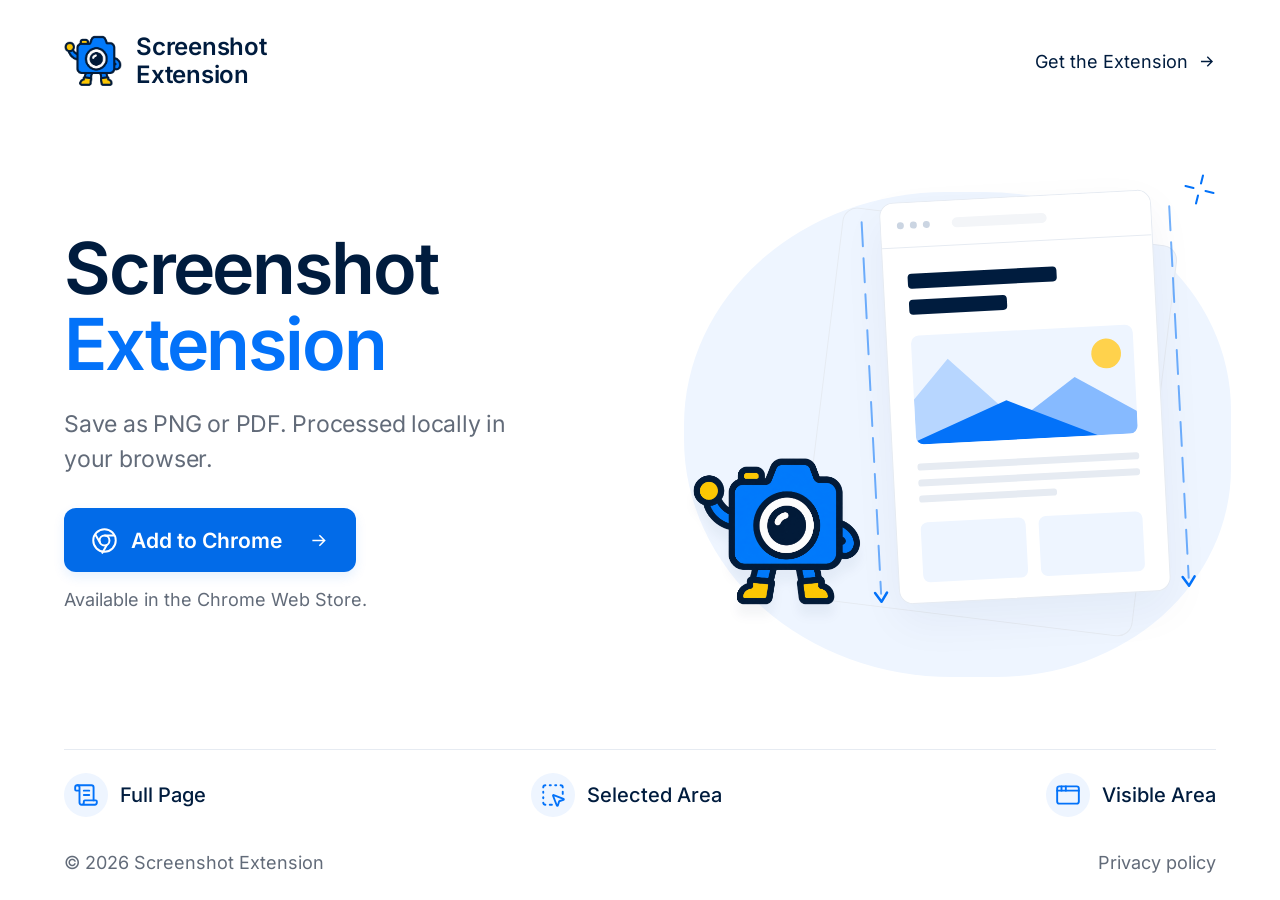
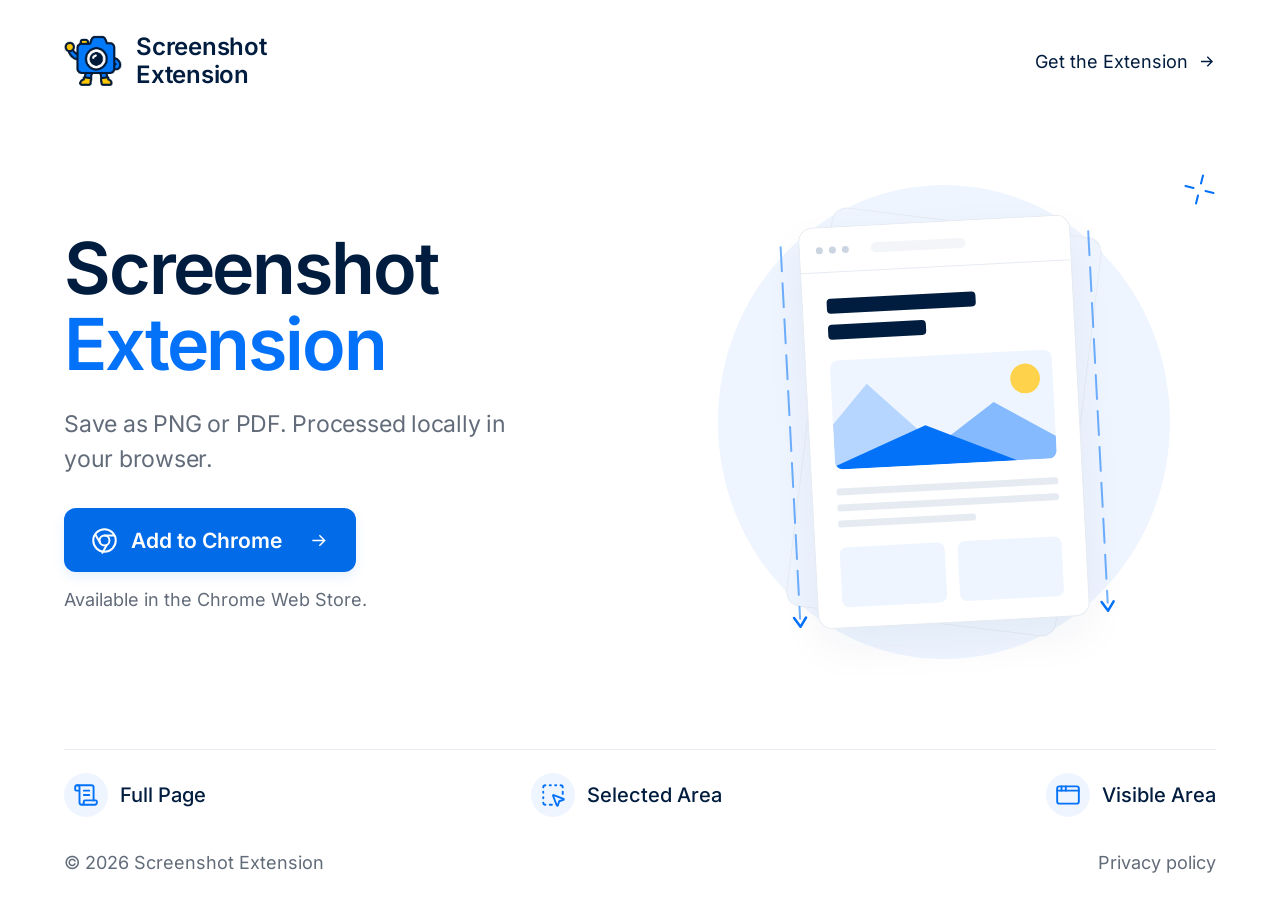
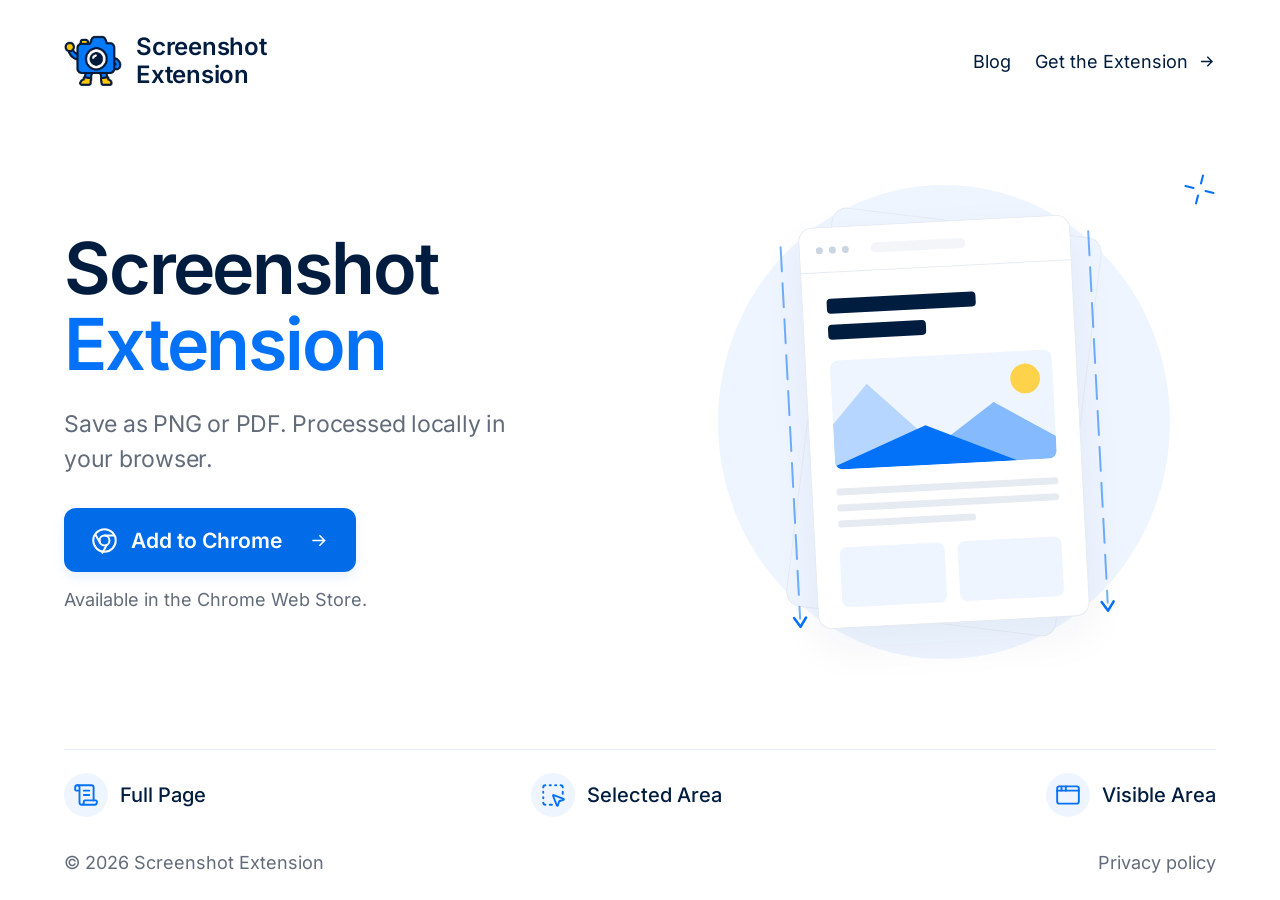
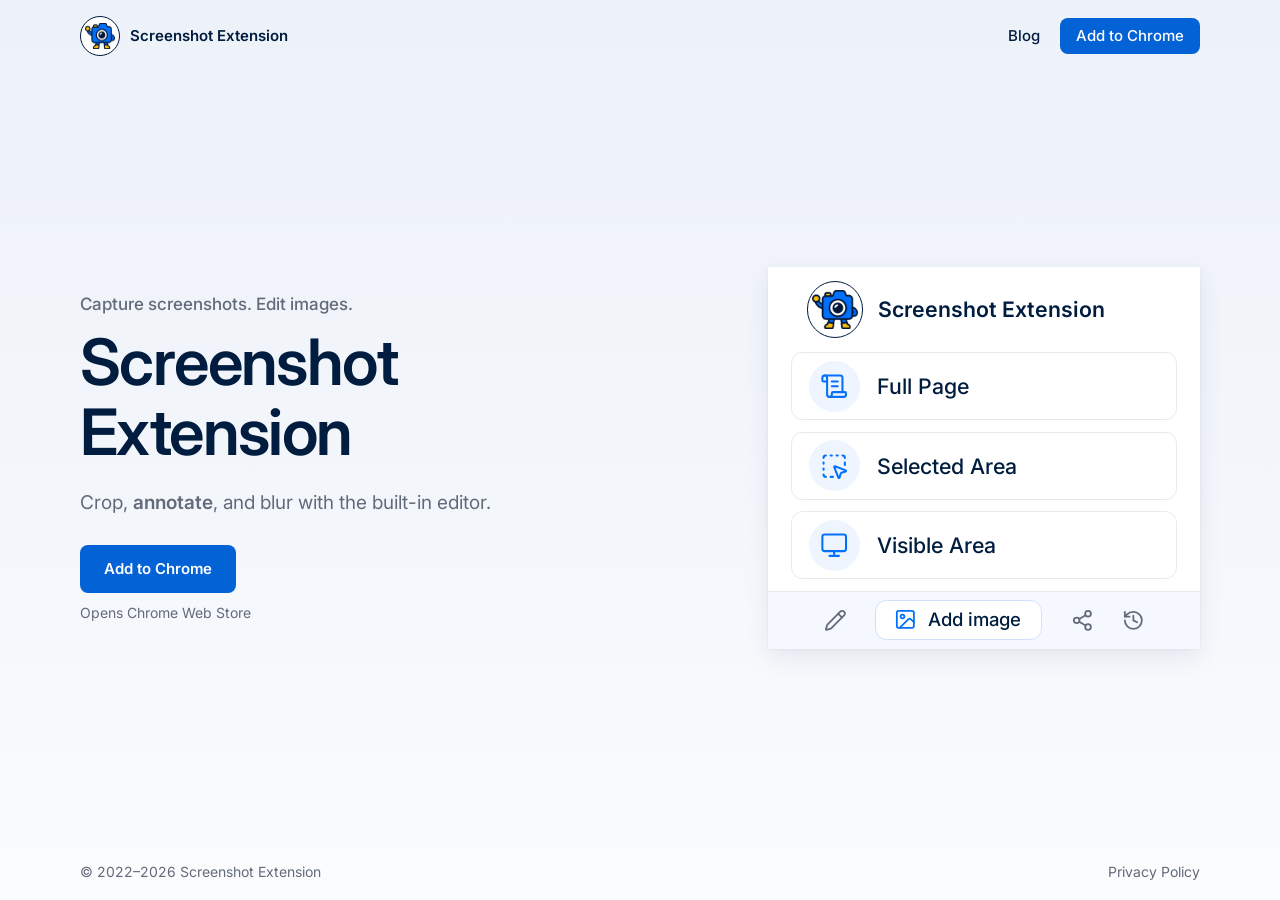
